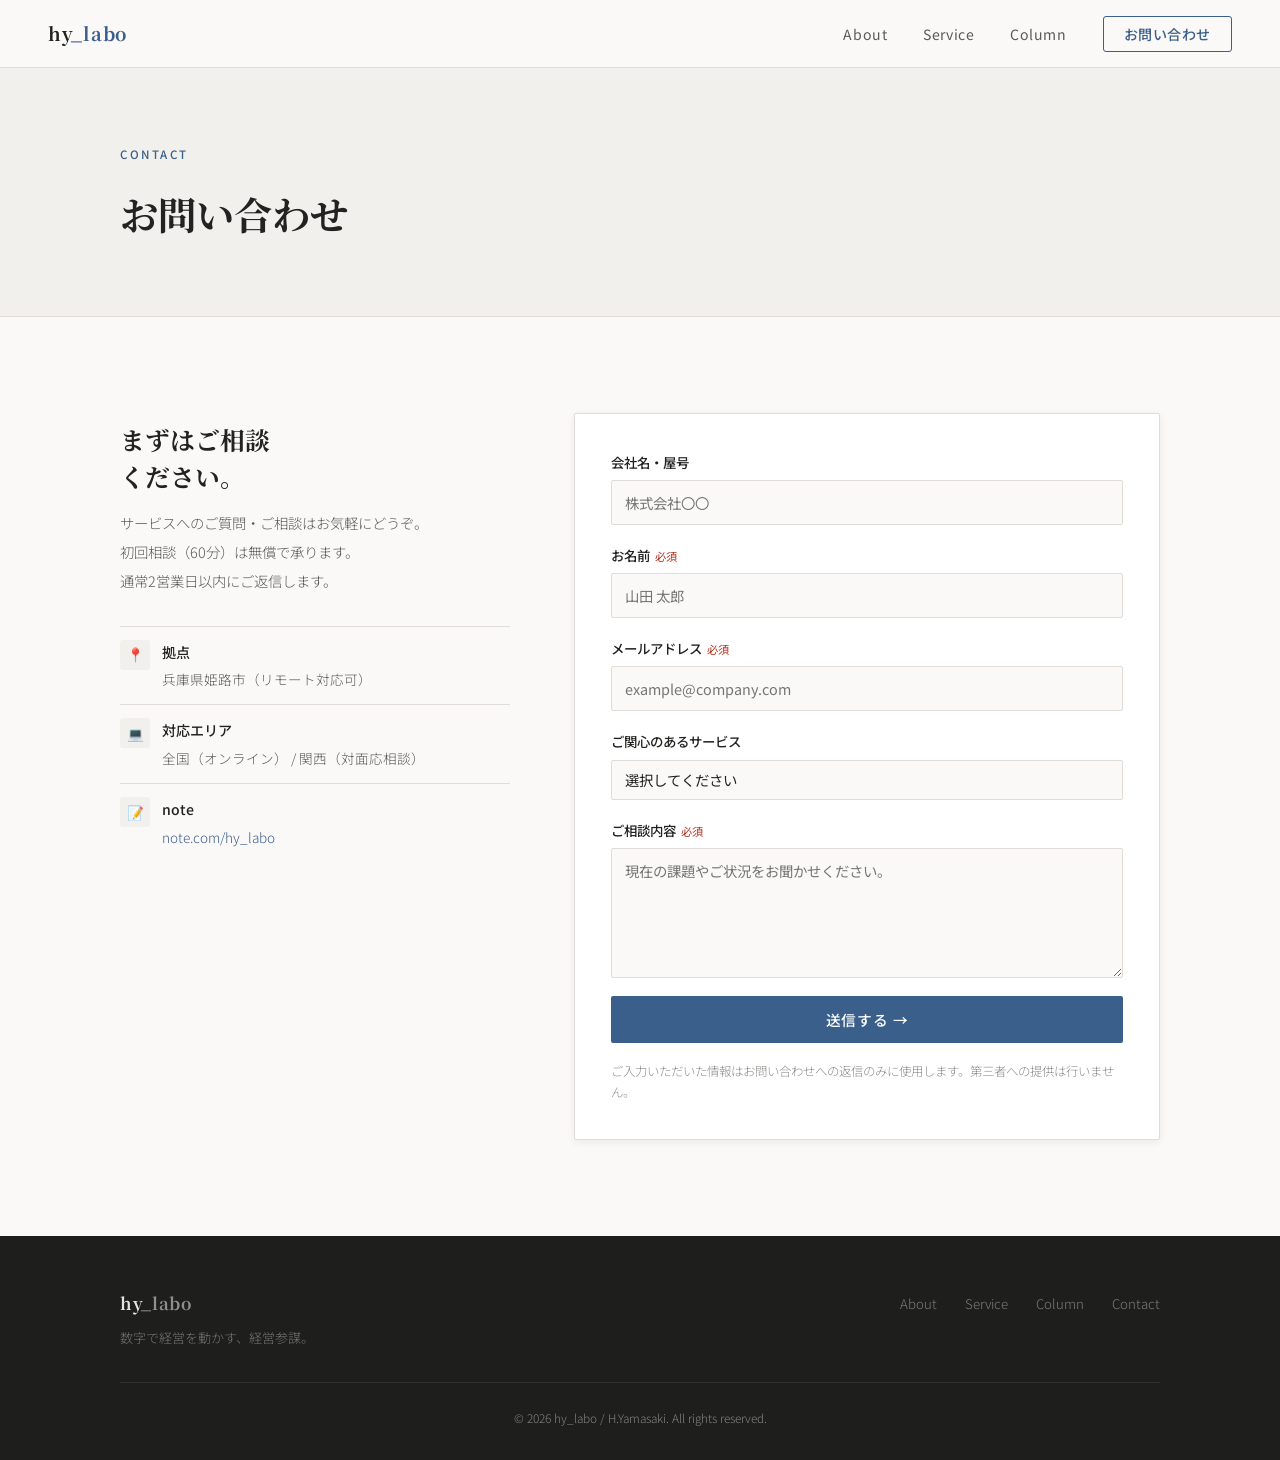
==== contact.html @ 1be9adcb "redesign: tsutsumi-kawara 風のシンプルデザインに全面改訂 - CSSを全面書き直し（温かみのあるオフホワイト×スレートブルー） - ヒーローを全幅写真オーバーレイに変更 - " ====
<!DOCTYPE html>
<html lang="ja">
<head>
  <meta charset="UTF-8">
  <meta name="viewport" content="width=device-width, initial-scale=1.0">
  <title>Contact | hy_labo</title>
  <meta name="description" content="hy_laboへのお問い合わせ。初回相談は無償です。">
  <link rel="stylesheet" href="css/style.css">
</head>
<body>

<nav>
  <a href="index.html" class="nav-logo">hy<span>_labo</span></a>
  <ul class="nav-links">
    <li><a href="about.html">About</a></li>
    <li><a href="service.html">Service</a></li>
    <li><a href="column.html">Column</a></li>
    <li><a href="contact.html" class="nav-cta">お問い合わせ</a></li>
  </ul>
</nav>

<div class="page-hero">
  <div class="page-hero-inner">
    <p class="page-hero-eyebrow">Contact</p>
    <h1 class="page-hero-title">お問い合わせ</h1>
  </div>
</div>

<section class="contact-section">
  <div class="section-inner">
    <div class="contact-grid">

      <!-- LEFT INFO -->
      <div class="contact-info">
        <h2 class="contact-info-title">まずはご相談<br>ください。</h2>
        <p class="contact-info-lead">
          サービスへのご質問・ご相談はお気軽にどうぞ。<br>
          初回相談（60分）は無償で承ります。<br>
          通常2営業日以内にご返信します。
        </p>
        <div class="contact-info-item">
          <div class="contact-info-icon">📍</div>
          <div>
            <p style="font-weight:500; font-size:0.88rem; color:var(--navy); margin-bottom:2px;">拠点</p>
            <p style="font-size:0.85rem; color:var(--text-mid);">兵庫県姫路市（リモート対応可）</p>
          </div>
        </div>
        <div class="contact-info-item">
          <div class="contact-info-icon">💻</div>
          <div>
            <p style="font-weight:500; font-size:0.88rem; color:var(--navy); margin-bottom:2px;">対応エリア</p>
            <p style="font-size:0.85rem; color:var(--text-mid);">全国（オンライン） / 関西（対面応相談）</p>
          </div>
        </div>
        <div class="contact-info-item">
          <div class="contact-info-icon">📝</div>
          <div>
            <p style="font-weight:500; font-size:0.88rem; color:var(--navy); margin-bottom:2px;">note</p>
            <p style="font-size:0.85rem; color:var(--text-mid);">
              <a href="https://note.com/hy_labo" target="_blank" rel="noopener" style="color:var(--blue); text-decoration:none;">note.com/hy_labo</a>
            </p>
          </div>
        </div>
      </div>

      <!-- RIGHT FORM -->
      <!--
        Formspreeの設定：
        1. https://formspree.io でアカウント作成
        2. エンドポイントURLを取得
        3. action属性を書き換える
      -->
      <form
        class="contact-form"
        action="https://formspree.io/f/YOUR_FORM_ID"
        method="POST"
      >
        <div class="form-group">
          <label class="form-label" for="company">会社名・屋号</label>
          <input class="form-input" type="text" id="company" name="company" placeholder="株式会社〇〇">
        </div>
        <div class="form-group">
          <label class="form-label" for="name">お名前<span class="form-req">必須</span></label>
          <input class="form-input" type="text" id="name" name="name" required placeholder="山田 太郎">
        </div>
        <div class="form-group">
          <label class="form-label" for="email">メールアドレス<span class="form-req">必須</span></label>
          <input class="form-input" type="email" id="email" name="email" required placeholder="example@company.com">
        </div>
        <div class="form-group">
          <label class="form-label" for="service">ご関心のあるサービス</label>
          <select class="form-select" id="service" name="service">
            <option value="">選択してください</option>
            <option value="S-4">S-4 J-SOX内部監査外注サービス（年間顧問）</option>
            <option value="S-1">S-1 経営参謀アドバイザリー（月次顧問）</option>
            <option value="S-2">S-2 経営数字・自走化プログラム（勉強会）</option>
            <option value="S-3">S-3 経営管理レビュー（単発）</option>
            <option value="other">その他・まずは相談したい</option>
          </select>
        </div>
        <div class="form-group">
          <label class="form-label" for="message">ご相談内容<span class="form-req">必須</span></label>
          <textarea class="form-textarea" id="message" name="message" required placeholder="現在の課題やご状況をお聞かせください。"></textarea>
        </div>
        <button type="submit" class="form-submit">送信する →</button>
        <p style="font-size:0.78rem; color:var(--text-light); line-height:1.7;">
          ご入力いただいた情報はお問い合わせへの返信のみに使用します。第三者への提供は行いません。
        </p>
      </form>

    </div>
  </div>
</section>

<footer>
  <div class="footer-inner">
    <div class="footer-top">
      <div>
        <a href="index.html" class="footer-logo">hy<span>_labo</span></a>
        <p class="footer-desc">数字で経営を動かす、経営参謀。</p>
      </div>
      <ul class="footer-nav">
        <li><a href="about.html">About</a></li>
        <li><a href="service.html">Service</a></li>
        <li><a href="column.html">Column</a></li>
        <li><a href="contact.html">Contact</a></li>
      </ul>
    </div>
    <p class="footer-copy">© 2026 hy_labo / H.Yamasaki. All rights reserved.</p>
  </div>
</footer>

</body>
</html>
---- css/style.css ----
/* hy_labo — style.css v3 */
@import url('https://fonts.googleapis.com/css2?family=Noto+Sans+JP:wght@300;400;500;700&family=Noto+Serif+JP:wght@400;600;700&display=swap');

:root {
  /* ── 新パレット ── */
  --accent:       #3a5f8a;
  --accent-dark:  #2a4568;
  --text:         #222220;
  --text-mid:     #5a5a56;
  --text-light:   #8a8a86;
  --bg:           #faf9f7;
  --bg-alt:       #f2f0ec;
  --bg-dark:      #1e1e1c;
  --border:       #e0ddd8;
  --shadow-sm:    0 2px 8px rgba(0,0,0,0.07);
  --shadow-md:    0 8px 28px rgba(0,0,0,0.10);
  --max:          1040px;

  /* ── HTML内インラインスタイルとの互換エイリアス ── */
  --blue:         #3a5f8a;
  --blue-dark:    #2a4568;
  --navy:         #222220;
  --navy-mid:     #5a5a56;
  --gold:         #8a6830;
  --bg-blue:      #f2f0ec;
  --shadow-lg:    0 12px 36px rgba(0,0,0,0.12);
  --radius:       4px;
}

*, *::before, *::after { margin: 0; padding: 0; box-sizing: border-box; }
html { scroll-behavior: smooth; }

body {
  font-family: 'Noto Sans JP', sans-serif;
  font-weight: 300;
  color: var(--text);
  background: var(--bg);
  line-height: 1.8;
  overflow-x: hidden;
}

/* ══ NAV ══════════════════════════════════════════ */
nav {
  position: fixed;
  inset: 0 0 auto 0;
  height: 68px;
  display: flex;
  align-items: center;
  justify-content: space-between;
  padding: 0 48px;
  background: rgba(250,249,247,0.97);
  backdrop-filter: blur(6px);
  border-bottom: 1px solid var(--border);
  z-index: 200;
}

.nav-logo {
  font-family: 'Noto Serif JP', serif;
  font-weight: 700;
  font-size: 1.15rem;
  color: var(--text);
  text-decoration: none;
  letter-spacing: 0.04em;
}

.nav-logo span { color: var(--accent); }

.nav-links {
  display: flex;
  align-items: center;
  gap: 36px;
  list-style: none;
}

.nav-links a {
  text-decoration: none;
  font-size: 0.88rem;
  font-weight: 400;
  color: var(--text-mid);
  letter-spacing: 0.04em;
  transition: color 0.2s;
}

.nav-links a:hover { color: var(--text); }

.nav-cta {
  color: var(--accent) !important;
  border: 1px solid var(--accent) !important;
  padding: 7px 20px !important;
  border-radius: 3px !important;
  font-weight: 500 !important;
  transition: all 0.2s !important;
}

.nav-cta:hover {
  background: var(--accent) !important;
  color: #fff !important;
}

/* ══ HERO ══════════════════════════════════════════ */
.hero {
  min-height: 90vh;
  padding-top: 68px;
  background-image: url('../images/hero-photo.jpg');
  background-size: cover;
  background-position: center;
  display: flex;
  align-items: center;
  position: relative;
}

.hero::before {
  content: '';
  position: absolute;
  inset: 0;
  background: linear-gradient(to bottom right, rgba(18,26,40,0.65) 0%, rgba(18,26,40,0.48) 100%);
}

.hero-grid {
  position: relative;
  z-index: 1;
  max-width: var(--max);
  margin: 0 auto;
  padding: 100px 48px;
  width: 100%;
  /* 2カラムグリッドを廃止 — テキストのみ表示 */
  display: block;
}

.hero-visual { display: none; }

.hero-eyebrow {
  font-size: 0.75rem;
  font-weight: 500;
  letter-spacing: 0.22em;
  color: rgba(255,255,255,0.68);
  text-transform: uppercase;
  margin-bottom: 20px;
  display: block;
}

.hero-eyebrow::before { display: none; }

.hero-title {
  font-family: 'Noto Serif JP', serif;
  font-size: clamp(2rem, 4vw, 3.2rem);
  font-weight: 700;
  line-height: 1.5;
  color: #fff;
  margin-bottom: 24px;
}

.hero-title .accent { color: rgba(255,255,255,0.85); }

.hero-desc {
  font-size: 1rem;
  color: rgba(255,255,255,0.78);
  line-height: 2;
  margin-bottom: 44px;
  max-width: 500px;
}

.btn-primary {
  display: inline-block;
  padding: 13px 34px;
  background: var(--accent);
  color: #fff;
  text-decoration: none;
  font-size: 0.9rem;
  font-weight: 500;
  border-radius: 3px;
  letter-spacing: 0.06em;
  transition: background 0.2s;
  box-shadow: none;
}

.btn-primary:hover {
  background: var(--accent-dark);
  transform: none;
  box-shadow: none;
}

.btn-secondary {
  display: inline-block;
  padding: 13px 34px;
  background: transparent;
  color: rgba(255,255,255,0.88);
  text-decoration: none;
  font-size: 0.9rem;
  font-weight: 400;
  border-radius: 3px;
  letter-spacing: 0.06em;
  border: 1px solid rgba(255,255,255,0.55);
  margin-left: 14px;
  transition: all 0.2s;
}

.btn-secondary:hover {
  border-color: rgba(255,255,255,0.88);
  background: rgba(255,255,255,0.08);
  color: #fff;
}

/* ══ SECTION BASE ══════════════════════════════════ */
section { padding: 96px 48px; }

.section-inner {
  max-width: var(--max);
  margin: 0 auto;
}

.section-eyebrow {
  font-size: 0.72rem;
  font-weight: 500;
  letter-spacing: 0.22em;
  color: var(--accent);
  text-transform: uppercase;
  margin-bottom: 14px;
  display: block;
}

.section-eyebrow::before { display: none; }

.section-label {
  font-size: 0.72rem;
  font-weight: 500;
  letter-spacing: 0.22em;
  color: var(--accent);
  text-transform: uppercase;
}

.section-title {
  font-family: 'Noto Serif JP', serif;
  font-size: clamp(1.55rem, 2.5vw, 2.2rem);
  font-weight: 700;
  color: var(--text);
  margin-bottom: 18px;
  line-height: 1.5;
}

.section-lead {
  font-size: 0.95rem;
  color: var(--text-mid);
  line-height: 2;
  max-width: 580px;
  margin-bottom: 52px;
}

/* ══ SERVICE CARDS ═════════════════════════════════ */
.service-grid {
  display: grid;
  grid-template-columns: repeat(3, 1fr);
  gap: 20px;
}

/* 3カラムでは4枚目が溢れるため2+2配置 */
@media (min-width: 961px) {
  .service-grid { grid-template-columns: repeat(2, 1fr); }
}

.service-card {
  background: #fff;
  border: 1px solid var(--border);
  border-radius: 2px;
  padding: 32px 28px;
  box-shadow: none;
  transition: box-shadow 0.2s;
  position: relative;
  overflow: hidden;
}

.service-card::before { display: none; }

.service-card:hover {
  box-shadow: var(--shadow-md);
  transform: none;
  border-color: var(--border);
}

.service-icon {
  width: 44px;
  height: 44px;
  background: var(--bg-alt);
  border-radius: 4px;
  display: flex;
  align-items: center;
  justify-content: center;
  margin-bottom: 18px;
  font-size: 1.3rem;
}

.service-num {
  font-size: 0.7rem;
  font-weight: 500;
  letter-spacing: 0.14em;
  color: var(--accent);
  text-transform: uppercase;
  margin-bottom: 6px;
  display: block;
  font-family: inherit;
}

.service-name {
  font-family: 'Noto Serif JP', serif;
  font-size: 1.08rem;
  font-weight: 700;
  color: var(--text);
  margin-bottom: 5px;
  line-height: 1.55;
}

.service-sub {
  font-size: 0.76rem;
  color: var(--text-light);
  margin-bottom: 14px;
}

.service-desc {
  font-size: 0.87rem;
  color: var(--text-mid);
  line-height: 1.9;
  border-top: 1px solid var(--border);
  padding-top: 14px;
  margin-top: 6px;
}

.service-price {
  display: inline-block;
  margin-top: 14px;
  font-size: 0.8rem;
  font-weight: 500;
  color: var(--accent);
  background: var(--bg-alt);
  padding: 4px 12px;
  border-radius: 2px;
}

.service-coming {
  opacity: 0.4;
  pointer-events: none;
}

/* ══ PHILOSOPHY ════════════════════════════════════ */
.philosophy-section {
  background: var(--bg-alt);
  padding: 96px 48px;
  position: relative;
}

.philosophy-section::before { display: none; }

.philosophy-inner {
  max-width: var(--max);
  margin: 0 auto;
  display: grid;
  grid-template-columns: 1fr 1fr;
  gap: 72px;
  align-items: start;
}

.philosophy-quote {
  font-family: 'Noto Serif JP', serif;
  font-size: clamp(1.05rem, 1.6vw, 1.3rem);
  font-weight: 600;
  line-height: 2;
  color: var(--text);
}

.philosophy-author {
  font-size: 0.82rem;
  color: var(--text-light);
  margin-top: 20px;
  letter-spacing: 0.08em;
}

.philosophy-points { display: grid; gap: 0; }

.philosophy-point {
  background: transparent;
  border: none;
  border-top: 1px solid var(--border);
  border-radius: 0;
  padding: 22px 0;
  box-shadow: none;
  transition: none;
}

.philosophy-point:last-child {
  border-bottom: 1px solid var(--border);
}

.philosophy-point:hover { background: transparent; }

.pp-num {
  font-size: 0.76rem;
  font-weight: 500;
  color: var(--text-light);
  letter-spacing: 0.06em;
  margin-bottom: 6px;
  font-family: inherit;
}

.pp-text {
  font-size: 0.87rem;
  color: var(--text-mid);
  line-height: 1.9;
}

/* ══ ABOUT ═════════════════════════════════════════ */
.about-grid {
  display: grid;
  grid-template-columns: 1fr 2fr;
  gap: 64px;
  align-items: start;
}

.about-profile-card {
  background: var(--bg-alt);
  border-radius: 2px;
  padding: 32px 24px;
  box-shadow: none;
  text-align: center;
}

.about-avatar {
  width: 96px;
  height: 96px;
  border-radius: 50%;
  background: var(--border);
  margin: 0 auto 18px;
  display: flex;
  align-items: center;
  justify-content: center;
  overflow: hidden;
}

.about-name {
  font-family: 'Noto Serif JP', serif;
  font-size: 1.2rem;
  font-weight: 700;
  color: var(--text);
  margin-bottom: 4px;
}

.about-name-en {
  font-size: 0.8rem;
  color: var(--text-light);
  letter-spacing: 0.1em;
  margin-bottom: 18px;
  display: block;
  font-family: inherit;
}

.about-tags {
  display: flex;
  flex-wrap: wrap;
  gap: 6px;
  justify-content: center;
}

.about-tag {
  font-size: 0.72rem;
  color: var(--text-mid);
  background: #fff;
  padding: 3px 10px;
  border-radius: 2px;
  border: 1px solid var(--border);
  font-weight: 400;
}

.about-text {
  font-size: 0.93rem;
  color: var(--text-mid);
  line-height: 2.1;
  margin-bottom: 28px;
}

.about-career {
  background: var(--bg-alt);
  border-radius: 2px;
  overflow: hidden;
  box-shadow: none;
}

.career-item {
  display: grid;
  grid-template-columns: 140px 1fr;
  gap: 16px;
  padding: 13px 18px;
  border-bottom: 1px solid var(--border);
  font-size: 0.87rem;
  align-items: start;
}

.career-item:last-child { border-bottom: none; }

.career-label {
  font-size: 0.74rem;
  font-weight: 500;
  color: var(--accent);
  background: transparent;
  padding: 0;
  border-radius: 0;
  text-align: left;
  line-height: 1.6;
}

.career-value { color: var(--text-mid); line-height: 1.7; }

/* ══ COLUMN ════════════════════════════════════════ */
.column-grid {
  display: grid;
  grid-template-columns: 1fr 1fr;
  gap: 24px;
}

.column-card {
  background: #fff;
  border: 1px solid var(--border);
  border-radius: 2px;
  padding: 28px;
  text-decoration: none;
  color: inherit;
  display: block;
  transition: box-shadow 0.2s;
  position: relative;
  overflow: hidden;
}

.column-card::after { display: none; }

.column-card:hover {
  transform: none;
  box-shadow: var(--shadow-md);
  border-color: var(--border);
}

.column-series {
  font-size: 0.7rem;
  font-weight: 500;
  letter-spacing: 0.16em;
  color: var(--accent);
  text-transform: uppercase;
  margin-bottom: 10px;
  display: block;
  font-family: inherit;
}

.column-badge {
  display: inline-block;
  font-size: 0.7rem;
  background: var(--bg-alt);
  color: var(--text-mid);
  padding: 2px 8px;
  border-radius: 2px;
  margin-left: 6px;
  font-weight: 400;
}

.column-title {
  font-family: 'Noto Serif JP', serif;
  font-size: 1.12rem;
  font-weight: 700;
  color: var(--text);
  margin-bottom: 12px;
  line-height: 1.5;
}

.column-desc {
  font-size: 0.87rem;
  color: var(--text-mid);
  line-height: 1.9;
  padding-top: 12px;
  border-top: 1px solid var(--border);
}

.note-link-wrap {
  margin-top: 40px;
  text-align: center;
}

/* hero-cta (column.html で使用) */
.hero-cta {
  display: inline-block;
  padding: 13px 34px;
  background: var(--accent);
  color: #fff;
  text-decoration: none;
  font-size: 0.9rem;
  font-weight: 500;
  border-radius: 3px;
  letter-spacing: 0.06em;
  transition: background 0.2s;
}
.hero-cta:hover { background: var(--accent-dark); }

/* ══ CONTACT ════════════════════════════════════════ */
.contact-section { background: var(--bg); }

.contact-grid {
  display: grid;
  grid-template-columns: 2fr 3fr;
  gap: 64px;
  align-items: start;
}

.contact-info { padding-top: 8px; }

.contact-info-title {
  font-family: 'Noto Serif JP', serif;
  font-size: 1.55rem;
  font-weight: 700;
  color: var(--text);
  margin-bottom: 14px;
  line-height: 1.5;
}

.contact-info-lead {
  font-size: 0.9rem;
  color: var(--text-mid);
  line-height: 2;
  margin-bottom: 30px;
}

.contact-info-item {
  display: flex;
  align-items: flex-start;
  gap: 12px;
  padding: 13px 0;
  border-top: 1px solid var(--border);
  font-size: 0.87rem;
  color: var(--text-mid);
}

.contact-info-icon {
  width: 30px;
  height: 30px;
  background: var(--bg-alt);
  border-radius: 3px;
  display: flex;
  align-items: center;
  justify-content: center;
  flex-shrink: 0;
  font-size: 0.85rem;
}

.contact-form {
  background: #fff;
  border-radius: 2px;
  padding: 36px;
  border: 1px solid var(--border);
  box-shadow: var(--shadow-sm);
  display: grid;
  gap: 18px;
}

.form-group { display: grid; gap: 6px; }

.form-label {
  font-size: 0.84rem;
  font-weight: 500;
  color: var(--text);
}

.form-req {
  font-size: 0.7rem;
  color: #b03020;
  margin-left: 5px;
  font-weight: 400;
}

.form-input, .form-textarea, .form-select {
  padding: 11px 13px;
  border: 1px solid var(--border);
  border-radius: 2px;
  font-family: 'Noto Sans JP', sans-serif;
  font-size: 0.9rem;
  color: var(--text);
  background: var(--bg);
  width: 100%;
  outline: none;
  transition: border-color 0.2s;
  -webkit-appearance: none;
}

.form-input:focus,
.form-textarea:focus,
.form-select:focus {
  border-color: var(--accent);
}

.form-textarea { resize: vertical; min-height: 130px; }

.form-submit {
  padding: 13px;
  background: var(--accent);
  color: #fff;
  border: none;
  border-radius: 2px;
  font-family: 'Noto Sans JP', sans-serif;
  font-size: 0.92rem;
  font-weight: 500;
  cursor: pointer;
  letter-spacing: 0.06em;
  transition: background 0.2s;
}

.form-submit:hover { background: var(--accent-dark); }

/* ══ FOOTER ════════════════════════════════════════ */
footer {
  background: var(--bg-dark);
  padding: 52px 48px 32px;
  color: rgba(255,255,255,0.45);
}

.footer-inner {
  max-width: var(--max);
  margin: 0 auto;
}

.footer-top {
  display: flex;
  justify-content: space-between;
  align-items: flex-start;
  padding-bottom: 32px;
  border-bottom: 1px solid rgba(255,255,255,0.08);
  margin-bottom: 24px;
}

.footer-logo {
  font-family: 'Noto Serif JP', serif;
  font-weight: 700;
  font-size: 1.05rem;
  color: rgba(255,255,255,0.88);
  text-decoration: none;
  letter-spacing: 0.04em;
}

.footer-logo span { color: rgba(255,255,255,0.5); }

.footer-desc {
  font-size: 0.82rem;
  color: rgba(255,255,255,0.38);
  margin-top: 8px;
  max-width: 260px;
  line-height: 1.8;
}

.footer-nav {
  display: flex;
  gap: 28px;
  list-style: none;
}

.footer-nav a {
  font-size: 0.83rem;
  color: rgba(255,255,255,0.42);
  text-decoration: none;
  transition: color 0.2s;
}

.footer-nav a:hover { color: rgba(255,255,255,0.88); }

.footer-copy {
  font-size: 0.74rem;
  text-align: center;
}

/* ══ PAGE HERO ═════════════════════════════════════ */
.page-hero {
  padding: 144px 48px 68px;
  background: var(--bg-alt);
  border-bottom: 1px solid var(--border);
  position: relative;
  overflow: hidden;
}

.page-hero::before { display: none; }

.page-hero-inner {
  max-width: var(--max);
  margin: 0 auto;
}

.page-hero-eyebrow {
  font-size: 0.72rem;
  font-weight: 500;
  letter-spacing: 0.22em;
  color: var(--accent);
  text-transform: uppercase;
  margin-bottom: 14px;
  display: block;
}

.page-hero-eyebrow::before { display: none; }

/* column.html の .page-hero-label */
.page-hero-label {
  font-size: 0.72rem;
  font-weight: 500;
  letter-spacing: 0.22em;
  color: var(--accent);
  text-transform: uppercase;
  margin-bottom: 14px;
  display: block;
}

.page-hero-title {
  font-family: 'Noto Serif JP', serif;
  font-size: clamp(1.75rem, 3vw, 2.6rem);
  font-weight: 700;
  color: var(--text);
}

/* ══ UTILITIES ═════════════════════════════════════ */
.bg-gray { background: var(--bg-alt); }
.bg-dark { background: var(--bg-dark); }
.text-center { text-align: center; }

.btn-outline-white {
  display: inline-block;
  padding: 11px 26px;
  border: 1px solid rgba(255,255,255,0.48);
  color: rgba(255,255,255,0.88);
  text-decoration: none;
  font-size: 0.9rem;
  font-weight: 400;
  border-radius: 3px;
  transition: all 0.2s;
}

.btn-outline-white:hover {
  border-color: rgba(255,255,255,0.88);
  background: rgba(255,255,255,0.07);
}

/* ══ RESPONSIVE ════════════════════════════════════ */
@media (max-width: 960px) {
  section { padding: 68px 24px; }
  nav { padding: 0 24px; }
  footer { padding: 44px 24px 28px; }

  .hero-grid { padding: 80px 24px; }
  .service-grid { grid-template-columns: 1fr; }
  .about-grid { grid-template-columns: 1fr; gap: 32px; }
  .column-grid { grid-template-columns: 1fr; }
  .philosophy-inner { grid-template-columns: 1fr; gap: 44px; }
  .contact-grid { grid-template-columns: 1fr; gap: 36px; }
  .footer-top { flex-direction: column; gap: 20px; }
}

@media (max-width: 640px) {
  .nav-links li:not(:last-child) { display: none; }
  .page-hero { padding: 116px 24px 52px; }
  .hero-title { font-size: 1.85rem; }
  .contact-form { padding: 22px 16px; }
  .btn-secondary { margin-left: 0; margin-top: 10px; display: block; width: fit-content; }
}
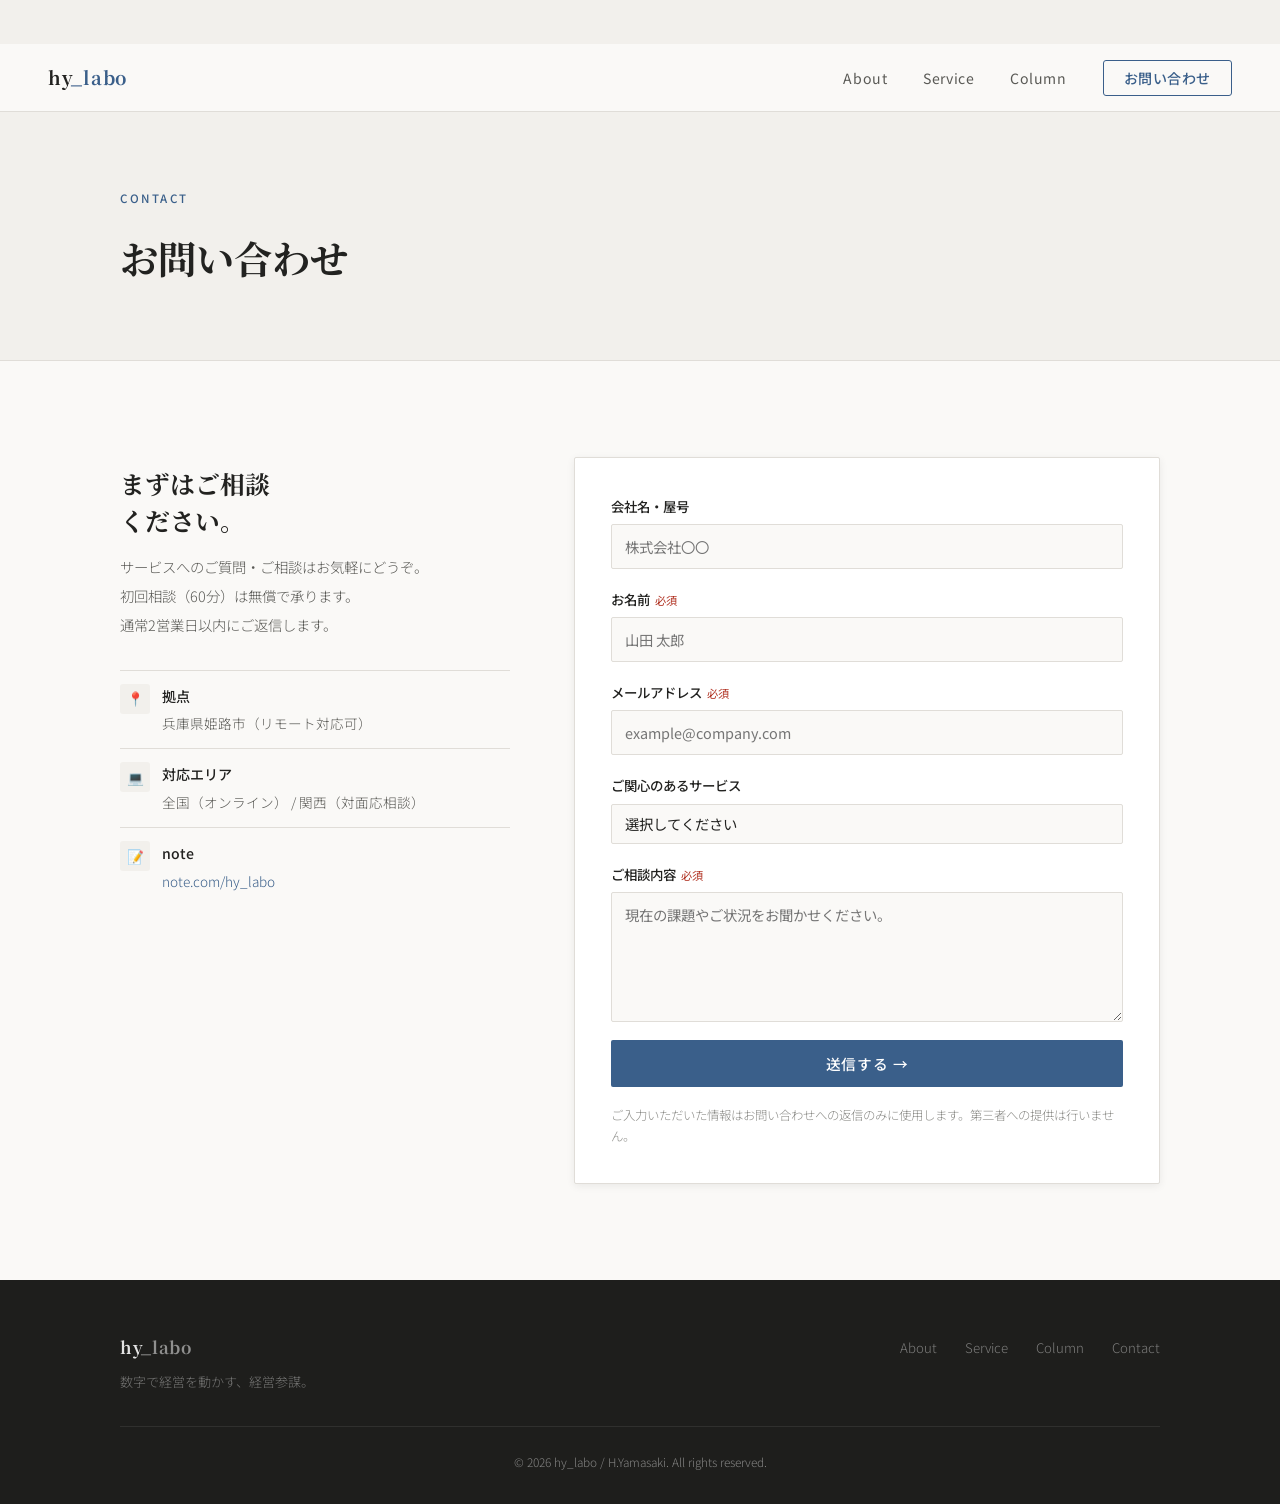
==== commit ed6ad66f: "feat: S-2（経営数字自走化プログラム）を全ページから削除、グリッド4列に戻す、コピー修正" ====
--- a/contact.html
+++ b/contact.html
@@ -92,9 +92,9 @@
           <select class="form-select" id="service" name="service">
             <option value="">選択してください</option>
             <option value="S-4">S-4 J-SOX内部監査外注サービス（年間顧問）</option>
+            <option value="S-5">S-5 社外監査役受託</option>
             <option value="S-1">S-1 経営参謀アドバイザリー（月次顧問）</option>
-            <option value="S-2">S-2 経営数字・自走化プログラム（勉強会）</option>
-            <option value="S-3">S-3 経営管理レビュー（単発）</option>
+<option value="S-3">S-3 経営管理レビュー（単発）</option>
             <option value="other">その他・まずは相談したい</option>
           </select>
         </div>
--- a/css/style.css
+++ b/css/style.css
@@ -39,10 +39,55 @@
   overflow-x: hidden;
 }
 
+/* ══ TOP BAR ═══════════════════════════════════════ */
+.topbar {
+  background: #f5ede0;
+  border-bottom: 1px solid #e4d8c8;
+  padding: 0 48px;
+  height: 44px;
+  display: flex;
+  align-items: center;
+  justify-content: flex-end;
+  font-size: 0.82rem;
+}
+
+.topbar-brand {
+  font-family: 'Noto Serif JP', serif;
+  font-weight: 600;
+  color: #5a4a38;
+  letter-spacing: 0.04em;
+}
+
+.topbar-right {
+  display: flex;
+  align-items: center;
+  gap: 20px;
+}
+
+.topbar-badge {
+  font-size: 0.75rem;
+  font-weight: 500;
+  color: var(--accent);
+  background: rgba(58,95,138,0.08);
+  padding: 3px 10px;
+  border-radius: 2px;
+}
+
+.topbar-link {
+  font-size: 0.78rem;
+  color: #5a4a38;
+  text-decoration: none;
+  font-weight: 500;
+  transition: color 0.2s;
+}
+
+.topbar-link:hover { color: var(--accent); }
+
 /* ══ NAV ══════════════════════════════════════════ */
 nav {
   position: fixed;
-  inset: 0 0 auto 0;
+  top: 44px;
+  left: 0; right: 0;
   height: 68px;
   display: flex;
   align-items: center;
@@ -100,30 +145,74 @@
 /* ══ HERO ══════════════════════════════════════════ */
 .hero {
   min-height: 90vh;
-  padding-top: 68px;
-  background-image: url('../images/hero-photo.jpg');
+  padding-top: 112px; /* 44px topbar + 68px nav */
+  display: flex;
+  align-items: center;
+  position: relative;
+  overflow: hidden;
+}
+
+.hero::before { display: none; }
+
+/* ── Slider ── */
+.hero-slider {
+  position: absolute;
+  inset: 0;
+  z-index: 0;
+}
+
+.hero-slide {
+  position: absolute;
+  inset: 0;
   background-size: cover;
   background-position: center;
-  display: flex;
-  align-items: center;
-  position: relative;
-}
-
-.hero::before {
-  content: '';
+  transform: translateX(100%);
+  transition: transform 1s cubic-bezier(0.77, 0, 0.175, 1);
+  will-change: transform;
+}
+
+.hero-slide.active { transform: translateX(0); }
+.hero-slide.prev   { transform: translateX(-100%); }
+
+.hero-overlay {
   position: absolute;
   inset: 0;
-  background: linear-gradient(to bottom right, rgba(18,26,40,0.65) 0%, rgba(18,26,40,0.48) 100%);
+  background: linear-gradient(to bottom right, rgba(16,24,38,0.64) 0%, rgba(16,24,38,0.44) 100%);
+  z-index: 1;
+  pointer-events: none;
+}
+
+.hero-dots {
+  position: absolute;
+  bottom: 28px;
+  left: 50%;
+  transform: translateX(-50%);
+  display: flex;
+  gap: 10px;
+  z-index: 3;
+}
+
+.hero-dot {
+  width: 6px;
+  height: 6px;
+  border-radius: 50%;
+  background: rgba(255,255,255,0.35);
+  cursor: pointer;
+  transition: background 0.3s, transform 0.3s;
+}
+
+.hero-dot.active {
+  background: rgba(255,255,255,0.9);
+  transform: scale(1.4);
 }
 
 .hero-grid {
   position: relative;
-  z-index: 1;
+  z-index: 2;
   max-width: var(--max);
   margin: 0 auto;
   padding: 100px 48px;
   width: 100%;
-  /* 2カラムグリッドを廃止 — テキストのみ表示 */
   display: block;
 }
 
@@ -340,6 +429,102 @@
   pointer-events: none;
 }
 
+/* ══ SERVICE BOXES (大型カラーボタン) ══════════════ */
+.svc-section { padding: 80px 48px; background: var(--bg); }
+
+.svc-boxes {
+  display: grid;
+  grid-template-columns: repeat(4, 1fr);
+  gap: 4px;
+}
+
+.svc-box {
+  background: var(--accent);
+  color: #fff;
+  text-decoration: none;
+  padding: 40px 20px;
+  text-align: center;
+  display: flex;
+  flex-direction: column;
+  align-items: center;
+  gap: 12px;
+  min-height: 180px;
+  justify-content: center;
+  transition: background 0.2s, transform 0.15s;
+}
+
+.svc-box:hover {
+  background: var(--accent-dark);
+  transform: translateY(-2px);
+}
+
+.svc-box--main {
+  background: #2a4568; /* より濃いアクセント、主力サービス強調 */
+}
+
+.svc-box--main:hover { background: #1e3256; }
+
+.svc-box-num {
+  font-size: 0.68rem;
+  letter-spacing: 0.18em;
+  opacity: 0.65;
+  font-family: inherit;
+}
+
+.svc-box-name {
+  font-family: 'Noto Serif JP', serif;
+  font-size: 1.05rem;
+  font-weight: 700;
+  line-height: 1.6;
+}
+
+.svc-box-price {
+  font-size: 0.78rem;
+  opacity: 0.72;
+  margin-top: 2px;
+}
+
+/* ══ HORROR / PAIN POINTS ══════════════════════════ */
+.horror-section {
+  padding: 96px 48px;
+  background: #ede9e2;
+  position: relative;
+}
+
+.horror-title {
+  font-family: 'Noto Serif JP', serif;
+  font-size: clamp(1.55rem, 2.8vw, 2.2rem);
+  font-weight: 700;
+  color: var(--text);
+  margin-bottom: 44px;
+  line-height: 1.6;
+}
+
+.horror-list {
+  max-width: 680px;
+  margin: 0 auto 44px;
+  display: grid;
+  gap: 10px;
+  text-align: left;
+}
+
+.horror-item {
+  background: #fff;
+  border: 1px solid #ddd9d2;
+  padding: 16px 28px;
+  font-size: 0.95rem;
+  color: var(--text-mid);
+  border-radius: 2px;
+  line-height: 1.7;
+}
+
+.horror-cta-text {
+  font-size: 0.95rem;
+  color: var(--text-mid);
+  margin-bottom: 28px;
+  line-height: 2;
+}
+
 /* ══ PHILOSOPHY ════════════════════════════════════ */
 .philosophy-section {
   background: var(--bg-alt);
@@ -769,7 +954,7 @@
 
 /* ══ PAGE HERO ═════════════════════════════════════ */
 .page-hero {
-  padding: 144px 48px 68px;
+  padding: 188px 48px 68px; /* 44 topbar + 68 nav + 76 space */
   background: var(--bg-alt);
   border-bottom: 1px solid var(--border);
   position: relative;
@@ -838,10 +1023,14 @@
 /* ══ RESPONSIVE ════════════════════════════════════ */
 @media (max-width: 960px) {
   section { padding: 68px 24px; }
+  .svc-section { padding: 64px 24px; }
+  .horror-section { padding: 72px 24px; }
   nav { padding: 0 24px; }
+  .topbar { padding: 0 24px; }
   footer { padding: 44px 24px 28px; }
 
   .hero-grid { padding: 80px 24px; }
+  .svc-boxes { grid-template-columns: repeat(3, 1fr); }
   .service-grid { grid-template-columns: 1fr; }
   .about-grid { grid-template-columns: 1fr; gap: 32px; }
   .column-grid { grid-template-columns: 1fr; }
@@ -852,8 +1041,11 @@
 
 @media (max-width: 640px) {
   .nav-links li:not(:last-child) { display: none; }
-  .page-hero { padding: 116px 24px 52px; }
+  nav { top: 44px; }
+  .page-hero { padding: 156px 24px 52px; }
   .hero-title { font-size: 1.85rem; }
   .contact-form { padding: 22px 16px; }
   .btn-secondary { margin-left: 0; margin-top: 10px; display: block; width: fit-content; }
-}
+  .topbar-right { display: none; }
+  .svc-boxes { grid-template-columns: repeat(2, 1fr); }
+}
